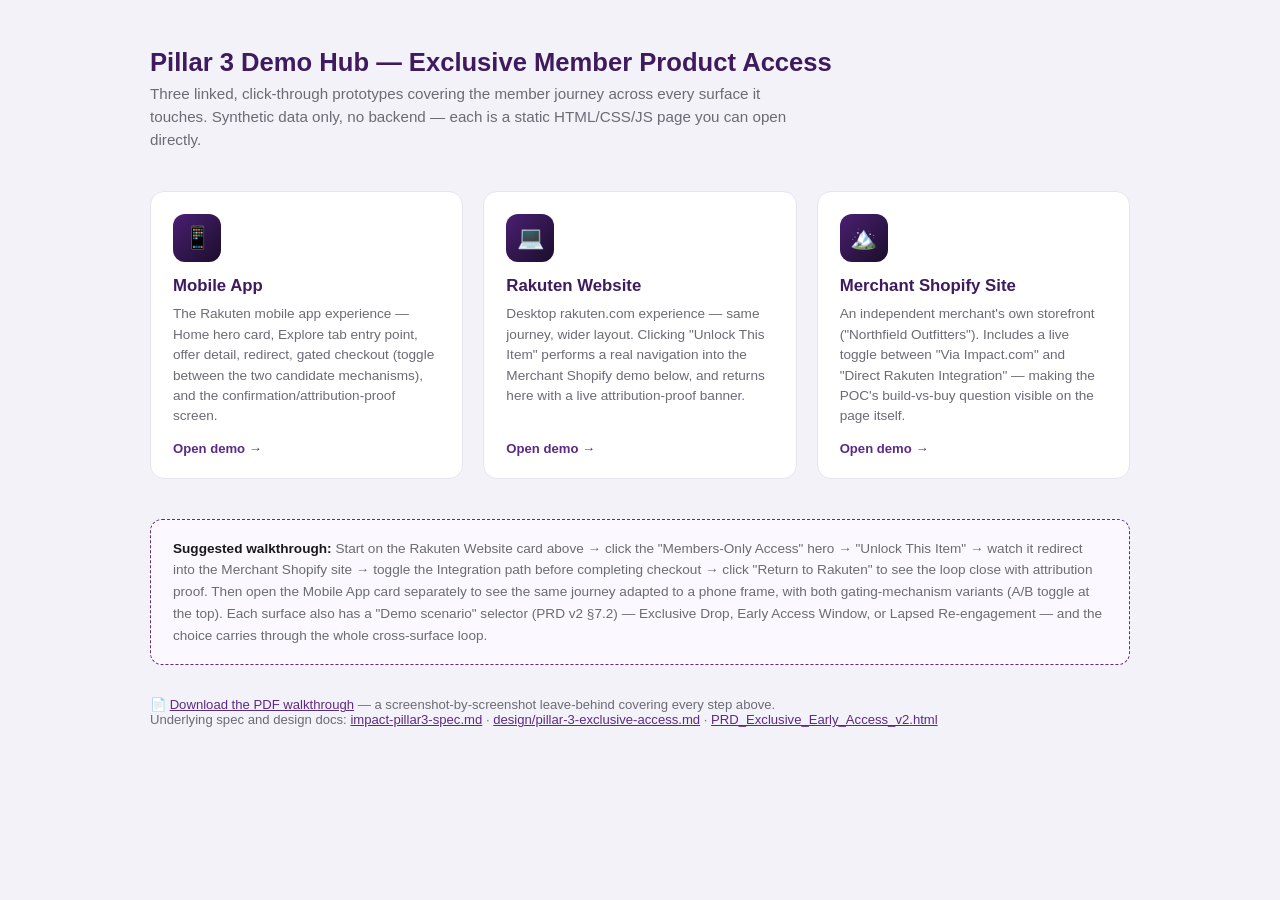
==== index.html @ b2b0bb43 "Publish Pillar 3 demo suite for manager review" ====
<!DOCTYPE html>
<html lang="en">
<head>
<meta charset="UTF-8">
<meta name="viewport" content="width=device-width, initial-scale=1.0">
<title>Demo Hub — Pillar 3 Exclusive Member Product Access</title>
<style>
  :root {
    --purple: #5B2A86;
    --purple-dark: #3E1B5E;
    --lavender: #EDEAF7;
    --gradient-exclusive: linear-gradient(135deg, #4B1F73 0%, #1A0E2B 100%);
    --text: #1A1A1A;
    --text-muted: #6B6B75;
    --border: #E7E4EF;
  }
  * { box-sizing: border-box; }
  body {
    margin: 0;
    font-family: -apple-system, BlinkMacSystemFont, "Segoe UI", Roboto, Helvetica, Arial, sans-serif;
    background: #F4F2F9;
    color: var(--text);
    padding: 48px 24px 64px;
  }
  .wrap { max-width: 980px; margin: 0 auto; }
  h1 { font-size: 1.6rem; color: var(--purple-dark); margin: 0 0 6px; }
  .sub { color: var(--text-muted); font-size: 0.95rem; margin: 0 0 40px; max-width: 640px; line-height: 1.5; }
  .cards {
    display: grid;
    grid-template-columns: repeat(3, 1fr);
    gap: 20px;
    margin-bottom: 40px;
  }
  .card {
    border: 1px solid var(--border);
    border-radius: 14px;
    background: white;
    padding: 22px;
    display: flex;
    flex-direction: column;
    text-decoration: none;
    color: var(--text);
    transition: box-shadow 0.15s ease, transform 0.15s ease;
  }
  .card:hover { box-shadow: 0 8px 24px rgba(91,42,134,0.15); transform: translateY(-2px); }
  .card-icon {
    width: 48px;
    height: 48px;
    border-radius: 12px;
    background: var(--gradient-exclusive);
    color: white;
    display: flex;
    align-items: center;
    justify-content: center;
    font-size: 22px;
    margin-bottom: 14px;
  }
  .card h2 { font-size: 1.05rem; margin: 0 0 8px; color: var(--purple-dark); }
  .card p { font-size: 0.85rem; color: var(--text-muted); line-height: 1.5; margin: 0 0 14px; flex: 1; }
  .card .enter { font-size: 0.82rem; font-weight: 700; color: var(--purple); }
  .walkthrough {
    border: 1px dashed var(--purple);
    border-radius: 12px;
    padding: 18px 22px;
    background: #FBF9FF;
    font-size: 0.85rem;
    color: var(--text-muted);
    line-height: 1.6;
    margin-bottom: 32px;
  }
  .walkthrough strong { color: var(--text); }
  .refs {
    font-size: 0.82rem;
    color: var(--text-muted);
  }
  .refs a { color: var(--purple); text-decoration: underline; }
</style>
</head>
<body>

<div class="wrap">
  <h1>Pillar 3 Demo Hub — Exclusive Member Product Access</h1>
  <p class="sub">Three linked, click-through prototypes covering the member journey across every surface it touches. Synthetic data only, no backend — each is a static HTML/CSS/JS page you can open directly.</p>

  <div class="cards">
    <a class="card" href="pillar-3-exclusive-access/index.html">
      <div class="card-icon">📱</div>
      <h2>Mobile App</h2>
      <p>The Rakuten mobile app experience — Home hero card, Explore tab entry point, offer detail, redirect, gated checkout (toggle between the two candidate mechanisms), and the confirmation/attribution-proof screen.</p>
      <span class="enter">Open demo →</span>
    </a>

    <a class="card" href="pillar-3-website/index.html">
      <div class="card-icon">💻</div>
      <h2>Rakuten Website</h2>
      <p>Desktop rakuten.com experience — same journey, wider layout. Clicking "Unlock This Item" performs a real navigation into the Merchant Shopify demo below, and returns here with a live attribution-proof banner.</p>
      <span class="enter">Open demo →</span>
    </a>

    <a class="card" href="pillar-3-merchant-shopify/index.html">
      <div class="card-icon">🏔️</div>
      <h2>Merchant Shopify Site</h2>
      <p>An independent merchant's own storefront ("Northfield Outfitters"). Includes a live toggle between "Via Impact.com" and "Direct Rakuten Integration" — making the POC's build-vs-buy question visible on the page itself.</p>
      <span class="enter">Open demo →</span>
    </a>
  </div>

  <div class="walkthrough">
    <strong>Suggested walkthrough:</strong> Start on the Rakuten Website card above → click the "Members-Only Access" hero → "Unlock This Item" → watch it redirect into the Merchant Shopify site → toggle the Integration path before completing checkout → click "Return to Rakuten" to see the loop close with attribution proof. Then open the Mobile App card separately to see the same journey adapted to a phone frame, with both gating-mechanism variants (A/B toggle at the top). Each surface also has a "Demo scenario" selector (PRD v2 §7.2) — Exclusive Drop, Early Access Window, or Lapsed Re-engagement — and the choice carries through the whole cross-surface loop.
  </div>

  <div class="refs">
    📄 <a href="walkthrough/pillar-3-walkthrough.pdf">Download the PDF walkthrough</a> — a screenshot-by-screenshot leave-behind covering every step above.<br>
    Underlying spec and design docs: <a href="../impact-pillar3-spec.md">impact-pillar3-spec.md</a> · <a href="../design/pillar-3-exclusive-access.md">design/pillar-3-exclusive-access.md</a> · <a href="../PRD_Exclusive_Early_Access_v2.html">PRD_Exclusive_Early_Access_v2.html</a>
  </div>
</div>

</body>
</html>
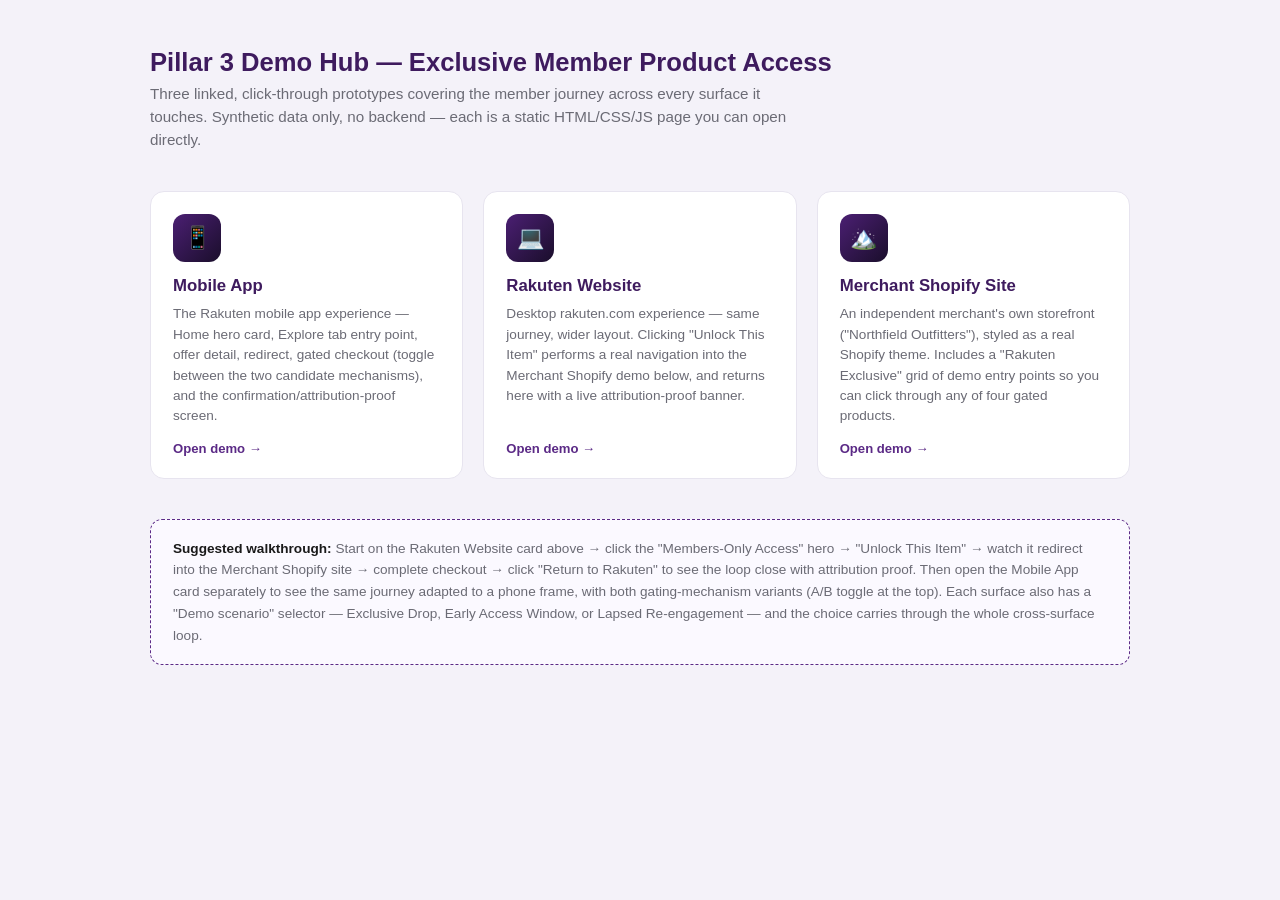
==== commit d917e552: "Sync demo hub: remove PDF/spec-doc refs block, update wording" ====
--- a/index.html
+++ b/index.html
@@ -100,18 +100,13 @@
     <a class="card" href="pillar-3-merchant-shopify/index.html">
       <div class="card-icon">🏔️</div>
       <h2>Merchant Shopify Site</h2>
-      <p>An independent merchant's own storefront ("Northfield Outfitters"). Includes a live toggle between "Via Impact.com" and "Direct Rakuten Integration" — making the POC's build-vs-buy question visible on the page itself.</p>
+      <p>An independent merchant's own storefront ("Northfield Outfitters"), styled as a real Shopify theme. Includes a "Rakuten Exclusive" grid of demo entry points so you can click through any of four gated products.</p>
       <span class="enter">Open demo →</span>
     </a>
   </div>
 
   <div class="walkthrough">
-    <strong>Suggested walkthrough:</strong> Start on the Rakuten Website card above → click the "Members-Only Access" hero → "Unlock This Item" → watch it redirect into the Merchant Shopify site → toggle the Integration path before completing checkout → click "Return to Rakuten" to see the loop close with attribution proof. Then open the Mobile App card separately to see the same journey adapted to a phone frame, with both gating-mechanism variants (A/B toggle at the top). Each surface also has a "Demo scenario" selector (PRD v2 §7.2) — Exclusive Drop, Early Access Window, or Lapsed Re-engagement — and the choice carries through the whole cross-surface loop.
-  </div>
-
-  <div class="refs">
-    📄 <a href="walkthrough/pillar-3-walkthrough.pdf">Download the PDF walkthrough</a> — a screenshot-by-screenshot leave-behind covering every step above.<br>
-    Underlying spec and design docs: <a href="../impact-pillar3-spec.md">impact-pillar3-spec.md</a> · <a href="../design/pillar-3-exclusive-access.md">design/pillar-3-exclusive-access.md</a> · <a href="../PRD_Exclusive_Early_Access_v2.html">PRD_Exclusive_Early_Access_v2.html</a>
+    <strong>Suggested walkthrough:</strong> Start on the Rakuten Website card above → click the "Members-Only Access" hero → "Unlock This Item" → watch it redirect into the Merchant Shopify site → complete checkout → click "Return to Rakuten" to see the loop close with attribution proof. Then open the Mobile App card separately to see the same journey adapted to a phone frame, with both gating-mechanism variants (A/B toggle at the top). Each surface also has a "Demo scenario" selector — Exclusive Drop, Early Access Window, or Lapsed Re-engagement — and the choice carries through the whole cross-surface loop.
   </div>
 </div>
 
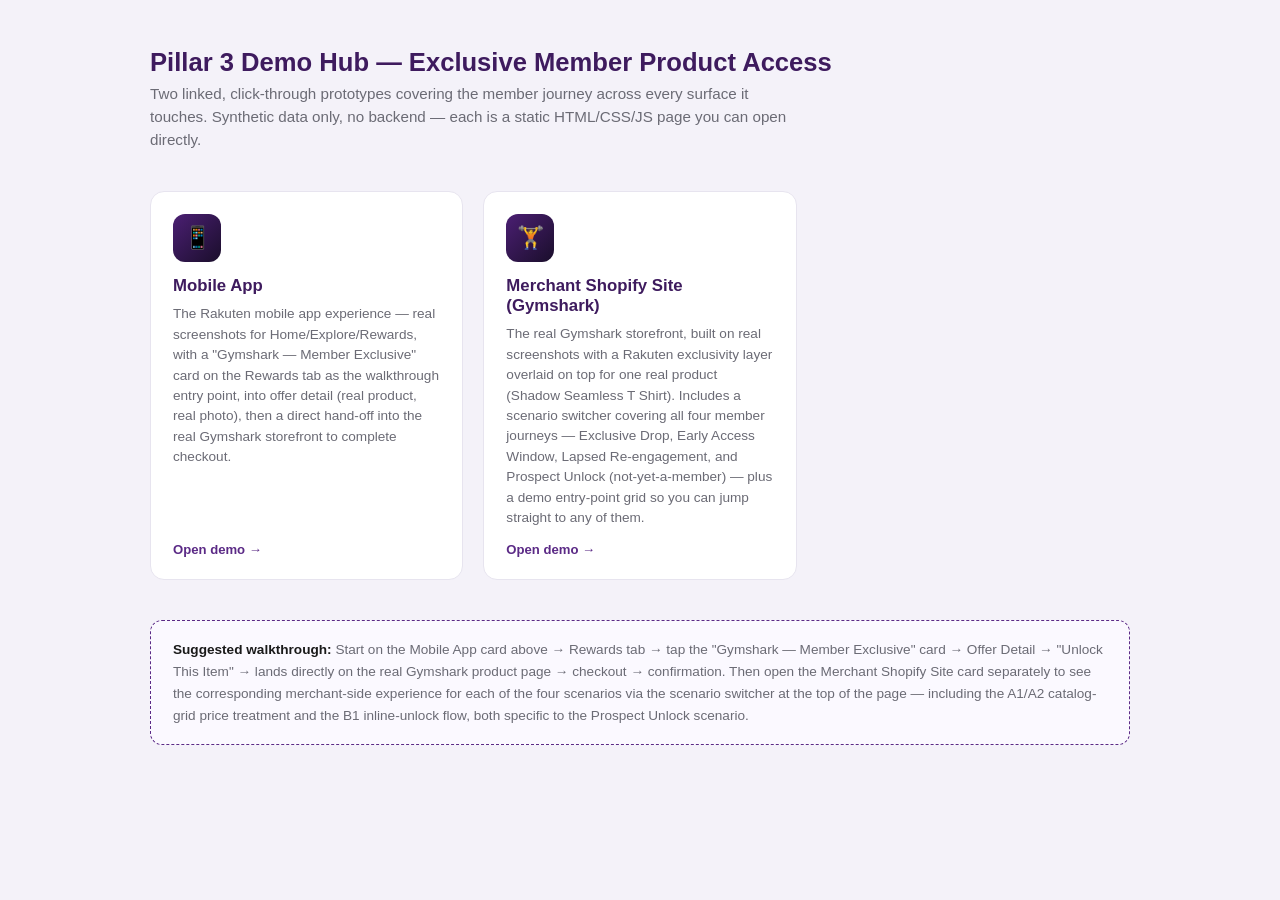
==== commit 97aa9d45: "Sync demo suite with real-screenshot rebuild Replaces the old mocked pillar-3-website surface and ha" ====
--- a/index.html
+++ b/index.html
@@ -80,33 +80,26 @@
 
 <div class="wrap">
   <h1>Pillar 3 Demo Hub — Exclusive Member Product Access</h1>
-  <p class="sub">Three linked, click-through prototypes covering the member journey across every surface it touches. Synthetic data only, no backend — each is a static HTML/CSS/JS page you can open directly.</p>
+  <p class="sub">Two linked, click-through prototypes covering the member journey across every surface it touches. Synthetic data only, no backend — each is a static HTML/CSS/JS page you can open directly.</p>
 
   <div class="cards">
     <a class="card" href="pillar-3-exclusive-access/index.html">
       <div class="card-icon">📱</div>
       <h2>Mobile App</h2>
-      <p>The Rakuten mobile app experience — Home hero card, Explore tab entry point, offer detail, redirect, gated checkout (toggle between the two candidate mechanisms), and the confirmation/attribution-proof screen.</p>
-      <span class="enter">Open demo →</span>
-    </a>
-
-    <a class="card" href="pillar-3-website/index.html">
-      <div class="card-icon">💻</div>
-      <h2>Rakuten Website</h2>
-      <p>Desktop rakuten.com experience — same journey, wider layout. Clicking "Unlock This Item" performs a real navigation into the Merchant Shopify demo below, and returns here with a live attribution-proof banner.</p>
+      <p>The Rakuten mobile app experience — real screenshots for Home/Explore/Rewards, with a "Gymshark — Member Exclusive" card on the Rewards tab as the walkthrough entry point, into offer detail (real product, real photo), then a direct hand-off into the real Gymshark storefront to complete checkout.</p>
       <span class="enter">Open demo →</span>
     </a>
 
     <a class="card" href="pillar-3-merchant-shopify/index.html">
-      <div class="card-icon">🏔️</div>
-      <h2>Merchant Shopify Site</h2>
-      <p>An independent merchant's own storefront ("Northfield Outfitters"), styled as a real Shopify theme. Includes a "Rakuten Exclusive" grid of demo entry points so you can click through any of four gated products.</p>
+      <div class="card-icon">🏋️</div>
+      <h2>Merchant Shopify Site (Gymshark)</h2>
+      <p>The real Gymshark storefront, built on real screenshots with a Rakuten exclusivity layer overlaid on top for one real product (Shadow Seamless T Shirt). Includes a scenario switcher covering all four member journeys — Exclusive Drop, Early Access Window, Lapsed Re-engagement, and Prospect Unlock (not-yet-a-member) — plus a demo entry-point grid so you can jump straight to any of them.</p>
       <span class="enter">Open demo →</span>
     </a>
   </div>
 
   <div class="walkthrough">
-    <strong>Suggested walkthrough:</strong> Start on the Rakuten Website card above → click the "Members-Only Access" hero → "Unlock This Item" → watch it redirect into the Merchant Shopify site → complete checkout → click "Return to Rakuten" to see the loop close with attribution proof. Then open the Mobile App card separately to see the same journey adapted to a phone frame, with both gating-mechanism variants (A/B toggle at the top). Each surface also has a "Demo scenario" selector — Exclusive Drop, Early Access Window, or Lapsed Re-engagement — and the choice carries through the whole cross-surface loop.
+    <strong>Suggested walkthrough:</strong> Start on the Mobile App card above → Rewards tab → tap the "Gymshark — Member Exclusive" card → Offer Detail → "Unlock This Item" → lands directly on the real Gymshark product page → checkout → confirmation. Then open the Merchant Shopify Site card separately to see the corresponding merchant-side experience for each of the four scenarios via the scenario switcher at the top of the page — including the A1/A2 catalog-grid price treatment and the B1 inline-unlock flow, both specific to the Prospect Unlock scenario.
   </div>
 </div>
 
